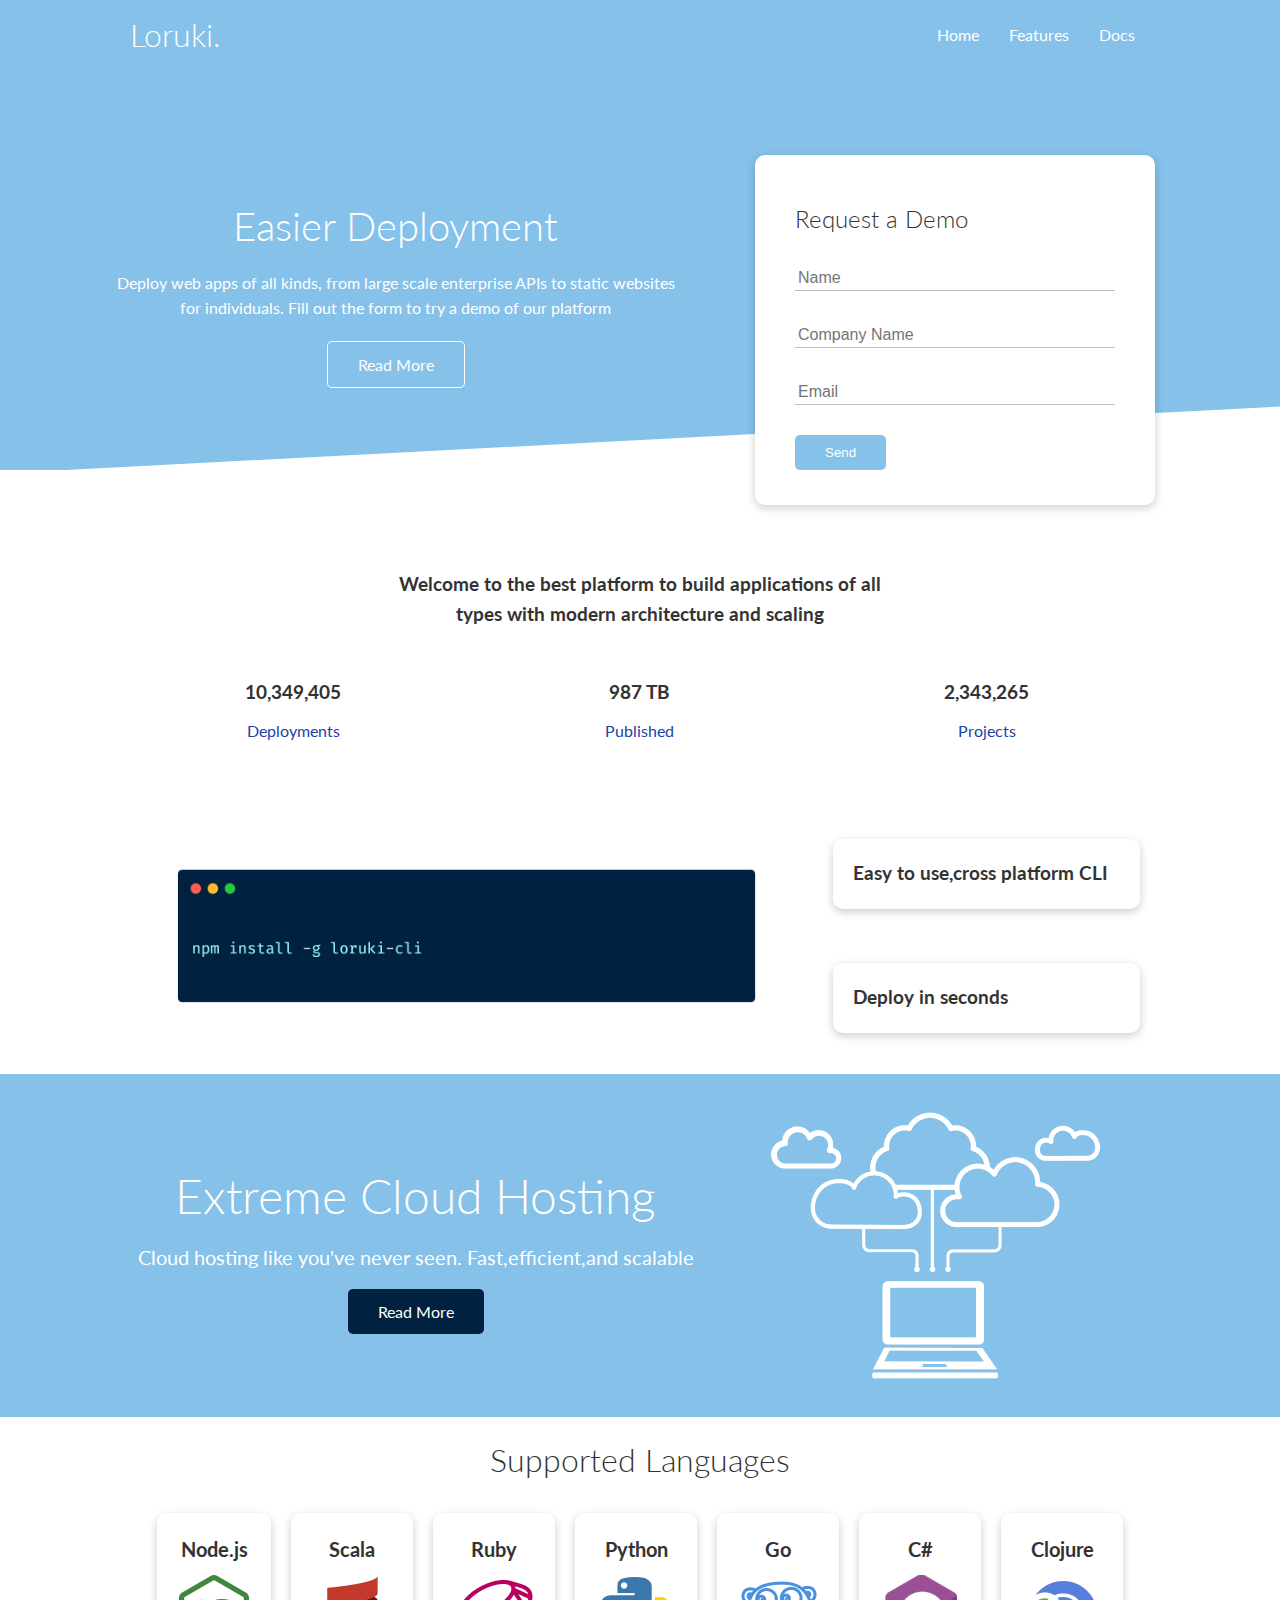
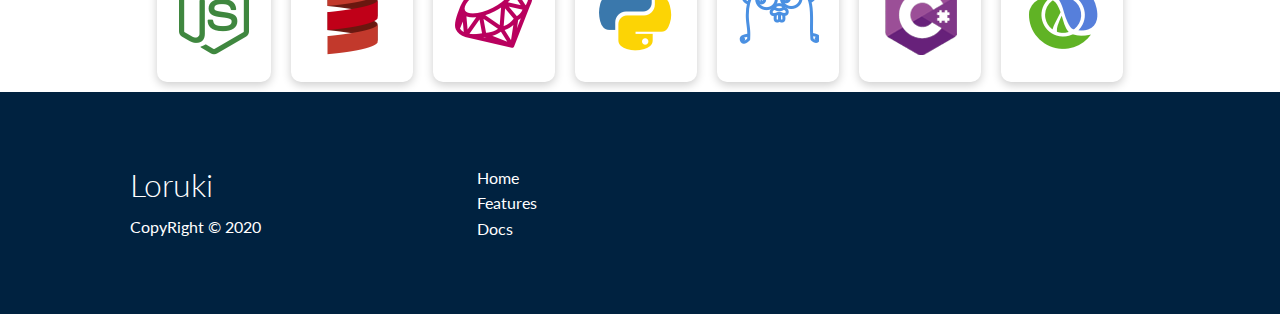
==== index.html @ c842cf5e "all added" ====
<!DOCTYPE html>
<html lang="en">
<head>
    <meta charset="UTF-8">
    <meta http-equiv="X-UA-Compatible" content="IE=edge">
    <meta name="viewport" content="width=device-width, initial-scale=1.0">
    <link rel="stylesheet" href="https://cdnjs.cloudflare.com/ajax/libs/font-awesome/5.15.1/css/all.min.css" integrity="sha512-+4zCK9k+qNFUR5X+cKL9EIR+ZOhtIloNl9GIKS57V1MyNsYpYcUrUeQc9vNfzsWfV28IaLL3i96P9sdNyeRssA==" crossorigin="anonymous" />
    <link rel="stylesheet" href="css/utilities.css">
    <link rel="stylesheet" href="css/style.css">
    <link rel="stylesheet" href="https://cdnjs.cloudflare.com/ajax/libs/font-awesome/6.4.0/css/all.min.css" integrity="sha512-iecdLmaskl7CVkqkXNQ/ZH/XLlvWZOJyj7Yy7tcenmpD1ypASozpmT/E0iPtmFIB46ZmdtAc9eNBvH0H/ZpiBw==" crossorigin="anonymous" referrerpolicy="no-referrer" />
    <title>Loruki | Cloud Hosting for Everyone</title>

   
</head>
<body>
  <!------------------NAV BAR---------------------------------------->  
  <div class="navbar">
    <div class="container flex">
    <h1 class="logo">Loruki.</h1>
    <nav>
    <ul>
    <li><a href="index.html">Home</a></li>
    <li><a href="features.html">Features</a></li>
    <li><a href="docs.html">Docs</a></li>
    </ul> 
    </nav>
    </div>

  </div>
  <!--------------------------------SHOW CASE-------------------------------------->
  <section class="showcase">

    
 <div class="container grid">
  <div class="showcase-text">
    <h1>Easier Deployment</h1>
    <p>Deploy web apps of all kinds, from large scale enterprise APIs to static websites for individuals. Fill out the form to try a demo of our platform</p>
    <a href="features.html" class="btn btn-outline">Read More</a>
  </div>

 <div class="showcase-form card">
  <h2>Request a Demo</h2>
  <form>
  <div class="form-control">
   
      <input type="text" name="name" placeholder="Name" required>
    </div>

    <div class="form-control">
   
      <input type="text" name="company" placeholder="Company Name" required>
    </div>
    <div class="form-control">
   
      <input type="email" name="email" placeholder="Email" required>
       </div>
       <input type="submit" value="Send" class="btn btn-primary">
    </form>
 
 </div>

 </div>
  </section>
  <!-----------------------stats------------------------------------------------->
  <section class="stats"></section>
  <div class="container">
    <h3 class="stats-heading text-center my-1">Welcome to the best platform to build applications of all types with modern architecture and scaling</h3>
    <grid class="grid grid-3 text-center my-4">
      <div>
        <i class="fas fa-server fa-3x"></i>
        <h3>10,349,405</h3>
        <p class="text-secondary">Deployments</p>
    </div>

    
      <div>
        <i class="fas fa-upload fa-3x"></i>

        <h3>987 TB</h3>
        <p class="text-secondary">Published</p>
        </div>

        <div>
          <i class="fas fa-project-diagram fa-3x"></i>
          <h3>2,343,265</h3>
          <p class="text-secondary">Projects</p>
          </div>
  
         
      
      <div></div>
    </grid>

  </div>
<!----------------------CONTAINER----------------------------------------------------------------------------------------->
<section class="cli">
  <div class="container grid">
  <img src="images/cli.png" alt="">
  <div class="card">
    <h3>Easy to use,cross platform CLI</h3>
</div>
    <div class="card">
      <h3>Deploy in seconds</h3>
   
  </div>
</div>

</section>
<!------------------------------CLOUD----------------------------------------->
<section class="cloud bg-primary my-2 py-2">
  <div class="container grid">
    <div class="text-center">
      <h2 class="lg">Extreme Cloud Hosting</h2>
      <p class="lead my-1">Cloud hosting like you've never seen.
        Fast,efficient,and scalable
      </p>
      <a href="features.html" class="btn btn-dark">Read More</a>
      </div>
       <img src="images/cloud.png" alt="">
    
  </div>
</section>

<!------------------------LANGUAGES---------------------------------------------->
<section class="languages">
  <h2 class="md text-center my-2">Supported Languages</h2>
  <div class="container flex">
    <div class="card"><h4>Node.js</h4>
      <img src="images/logos/node.png" alt="">
    </div>

    <div class="card"><h4>Scala</h4>
      <img src="images/logos/scala.png" alt="">
    </div>
    <div class="card"><h4>Ruby</h4>
      <img src="images/logos/ruby.png" alt="">
    </div>
    <div class="card"><h4>Python</h4>
      <img src="images/logos/python.png" alt="">
    </div>
    <div class="card"><h4>Go</h4>
      <img src="images/logos/go.png" alt="">
    </div>
    <div class="card"><h4>C#</h4>
      <img src="images/logos/csharp.png" alt="">
    </div>
    <div class="card"><h4>Clojure</h4>
      <img src="images/logos/clojure.png" alt="">
    </div>
  </div>
</section>
<!----------------------------------FOOTER--------------------->
<footer class="bg-dark py-5">
  <div class="container grid grid-3">
    <div>
      <h1>Loruki</h1>
      <p>CopyRight &copy; 2020</p>
    </div>
    <nav>
      <ul>
        <li><a href="index.html">Home</a></li>
        <li><a href="features.html">Features</a></li>
        <li><a href="docs.html">Docs</a></li>
        </ul> 
    </nav>
   
   <div class="social">
   <a href="#"><i class="fab fa-github fa-2x"></i></a>
   <a href="#"><i class="fab fa-facebook fa-2x"></i></a>
   <a href="#"><i class="fab fa-instagram fa-2x"></i></a>
   <a href="#"><i class="fab fa-twitter fa-2x"></i></a>
  </div>
  </div>
</footer>
</body>
</html>
---- css/utilities.css ----
:root {
  --babyBlue:#85C1E9;
  --navText:white;
  --secondary-color:#1c3fa8;
  --dark-color:#002240;
  --light-color:#f4f4f4;
  --success-color: #5cb85c;
  --error-color: #d9534f; 

}


.container {
  max-width: 1100px;
  margin: 0 auto;
  overflow: auto;
  padding: 0 40px;
}

.card {
  background-color: #fff;
  color: #333;
  border-radius: 10px;
  box-shadow: 0 3px 10px rgba(0, 0, 0, 0.2);
  padding: 20px;
  margin: 10px;
}

.btn {
  display: inline-block;
  padding: 10px 30px;
  cursor: pointer;
  background: var(--babyBlue);
  color: #fff;
  border: none;
  border-radius: 5px;
}

.btn-outline {
  background-color: transparent;
  border: 1px #fff solid;
}

.btn:hover {
  transform: scale(0.98);
}

/* Backgrounds & colored buttons */
.bg-primary,
.btn-primary {
  background-color: var(--babyBlue);
  color: #fff;
}

.bg-secondary,
.btn-secondary {
  background-color: var(--secondary-color);
  color: #fff;
}

.bg-dark,
.btn-dark {
  background-color: var(--dark-color);
  color: #fff;
}

.bg-light,
.btn-light {
  background-color: var(--light-color);
  color: #333;
}

.bg-primary a,
.btn-primary a,
.bg-secondary a,
.btn-secondary a,
.bg-dark a,
.btn-dark a {
  color: #fff;
}

/* Text colors */
.text-primary {
  color: var(--babyBlue);
}

.text-secondary {
  color: var(--secondary-color);
}

.text-dark {
  color: var(--dark-color);
}

.text-light {
  color: var(--light-color);
}

/* Text sizes */
.lead {
  font-size: 20px;
}

.sm {
  font-size: 1rem;
}

.md {
  font-size: 2rem;
}

.lg {
  font-size: 3rem;
}

.xl {
  font-size: 4rem;
}

.text-center {
  text-align: center;
}

/* Alert */
.alert {
  background-color: var(--light-color);
  padding: 10px 20px;
  font-weight: bold;
  margin: 15px 0;
}

.alert i {
  margin-right: 10px;
}

.alert-success {
  background-color: var(--success-color);
  color: #fff;
}

.alert-error {
  background-color: var(--error-color);
  color: #fff;
}

.flex {
  display: flex;
  justify-content: center;
  align-items: center;
  height: 100%;
}

.grid {
  display: grid;
  grid-template-columns: repeat(2, 1fr);
  gap: 20px;
  justify-content: center;
  align-items: center;
  height: 100%;
}

.grid-3 {
  grid-template-columns: repeat(3, 1fr);
}

/* Margin */
.my-1 {
  margin: 1rem 0;
}

.my-2 {
  margin: 1.5rem 0;
}

.my-3 {
  margin: 2rem 0;
}

.my-4 {
  margin: 3rem 0;
}

.my-5 {
  margin: 4rem 0;
}

.m-1 {
  margin: 1rem;
}

.m-2 {
  margin: 1.5rem;
}

.m-3 {
  margin: 2rem;
}

.m-4 {
  margin: 3rem;
}

.m-5 {
  margin: 4rem;
}

/* Padding */
.py-1 {
  padding: 1rem 0;
}

.py-2 {
  padding: 1.5rem 0;
}

.py-3 {
  padding: 2rem 0;
}

.py-4 {
  padding: 3rem 0;
}

.py-5 {
  padding: 4rem 0;
}

.p-1 {
  padding: 1rem;
}

.p-2 {
  padding: 1.5rem;
}

.p-3 {
  padding: 2rem;
}

.p-4 {
  padding: 3rem;
}

.p-5 {
  padding: 4rem;
}
---- css/style.css ----
@import url('https://fonts.googleapis.com/css2?family=Climate+Crisis&family=Lato:wght@300&family=Schibsted+Grotesk:ital@0;1&display=swap');

 *{
    box-sizing: border-box;
    margin:0;
    padding:0;
 }
 :root {
    --babyBlue:#85C1E9;
    --navText:white;
  }
 body {
    font-family:'Lato', sans-serif;
    color:#333;
    line-height: 1.6;
 }
 ul {
    list-style-type: none;
 }
 a {
    text-decoration: none;
    color:#333;
 }
  h1,h2 {
    font-weight:300;
    line-height: 1.2;
    margin: 10px 0; /*top bottom:10px , left right: 0*/
  }

  p {
    margin:10px 0;
  }
   img {
    width:100% /* 100% of their container*/
   }
   code,pre {
      background: #333;
      color:#fff;
      padding:10px;
   }
   
   /*NavBar*/
   .navbar {
      background-color:var(--babyBlue);
      color:var(--navText);
      height:70px;
     }

   .navbar .flex{   
   justify-content:space-between;
}

.navbar ul {
    display:flex;
}
.navbar a {
    color:var(--navText);
    margin: 0 5px;
    padding:10px;
}
.navbar a:hover {
    border-bottom:2px solid white;
}
/*SHOWCASE*/
.showcase {
   height:400px;
   background-color:var(--babyBlue);
   color:#fff;
   position:relative;
}
.showcase h1 {
   font-size:40px;
}
.showcase p {
   margin: 20px 0;
}
.showcase .grid {
   grid-template-columns: 55% 45%;
   gap:30px;
   overflow:visible;
}
.showcase-text {
   text-align:center;
   margin-top:40px;
   animation:slideInFromTop 1s ease-in;
}
.showcase-form {
   position:relative;
   top:60px;
   height:350px;
   width:400px;
   padding:40px;
   z-index:100%;
   justify-self: flex-end;
   animation:slideInFromBottom 1s ease-in;

}
.showcase-form .form-control {
   margin:30px 0;
}

.showcase-form input[type='text'] ,
.showcase-form input[type='email']
{
border:0;
border-bottom:1px solid #b4becb;
width:100%;
padding:3px;
font-size:16px;
}
.showcase-form input:focus{
   outline:none;
}
.showcase::before

 {
   content:'';
   position:absolute;
   height:100px;
   bottom:-70px;
   right:0;
   left:0;
   background: #fff;
   transform:skewY(-3deg);

   -webkit-transform:skewY(-3deg);
  -moz-transform: skewY(-3deg);
  -ms-transform:skewY(-3deg);
   
}
.stats {
   padding-top:100px;
  }


.stats-heading {
   margin:auto;
   max-width:500px;
}

.stats .grid h3 {
font-size:35px;
}

.stats .grid p{
font-size: 20px;
font-weight:bold;
}
/*CLI*/
.cli .grid {
   grid-template-columns: repeat(3,1fr);
   grid-template-rows: repeat(2,1fr);
}

.cli .grid > *:first-child {
grid-column: 1/span 2; /*start with 1 and span 2*/
grid-row: 1/span 2;
}

/*CLOUD*/
.cloud .grid {
   grid-template-columns:4fr 3fr;
}


/*LANGUAGES*/
.languages .flex {
   flex-wrap: wrap;
}

.languages .card {
   text-align: center;
   margin:18px 10px 40 px;
   transition:transform 0.2s ease-in;
}

.languages .card h4 {
   font-size: 20px;
   margin-bottom: 10px;
}
.languages .card:hover {
   transform:translateY(-15px);
}
/*FEATURES*/
.features-head img, .docs-head img{
   width:200px;
   justify-self:flex-end;
}
.features-sub-head img {
   width:300px;
   justify-self:flex-end;
}
.features-main .card > i {
   margin-right:20px;

}
.features-main .grid {
   padding:30px;
}
.features-main .grid>*:first-child {
  grid-column: 1/span 3;
}
.features-main .grid>*:nth-child(2) {
   grid-column:1/span 2 ;
}
/*DOCS-MAIN*/
.docs-main h3 {
   margin:20px 0;
}
.docs-main .grid{
   grid-template-columns: 1fr 2fr;
   align-items:flex-start;
}
.docs-main nav li {
   font-size:17px;
   padding-bottom:5px;
   margin-bottom:5px;
   border-bottom:1px #ccc solid;
}
.docs-main nav li a:hover {
   font-weight:bold;
}

/*FOOTER*/
footer .social a{
   margin: 0 10px;
}
/*Animations*/
@keyframes slideInFromLeft {
   0% {
      transform:translateX(-100%);
   }
   100% {
      transform:translateX(0);
   }

}
@keyframes slideInFromRight {
   0% {
      transform:translateX(100%);
   }
   100% {
      transform:translateX(0);
   }

}
@keyframes slideInFromTop {
   0% {
      transform:translateX(-100%);
   }
   100% {
      transform:translateX(0);
   }

}
@keyframes slideInFromBottom {
   0% {
      transform:translateX(100%);
   }
   100% {
      transform:translateX(0);
   }

}

/*Tablets & under*/
@media(max-width:768px) {
.grid,
 .showcase .grid,
 .stats .grid,
 .cli .grid, 
 .cloud .grid,.features-main .grid,.docs-main .grid{
   grid-template-columns: 1fr;
   grid-template-rows: 1fr;
 }
 .showcase {
   height:auto;
 }
 .showcase-text{
   text-align: center;
   margin-top:40px;
 }
 .showcase-form{
   justify-self: auto;
   margin:auto;
 }
 
.cli .grid > *:first-child {
   grid-column: 1;
   grid-row: 1;
   }
   .features-head,.features-sub-head,.docs-head {
      text-align: center;
   }
   .features-head img,.features-sub-head img,.docs-head img{
      justify-self: center;
   }
   .features-main .grid>*:first-child,.features-main .grid>*:nth-child(2) {
      grid-column:1;
   }
}
/*Mobiles*/ 
@media(max-width:400px) {
   .navbar{
      height:110px;
   }
   .navbar .flex {
      flex-direction:column;
   }
   .navbar ul {
      padding:10px;
      background-color:rgba(0,0,0,0.1);
   }
}
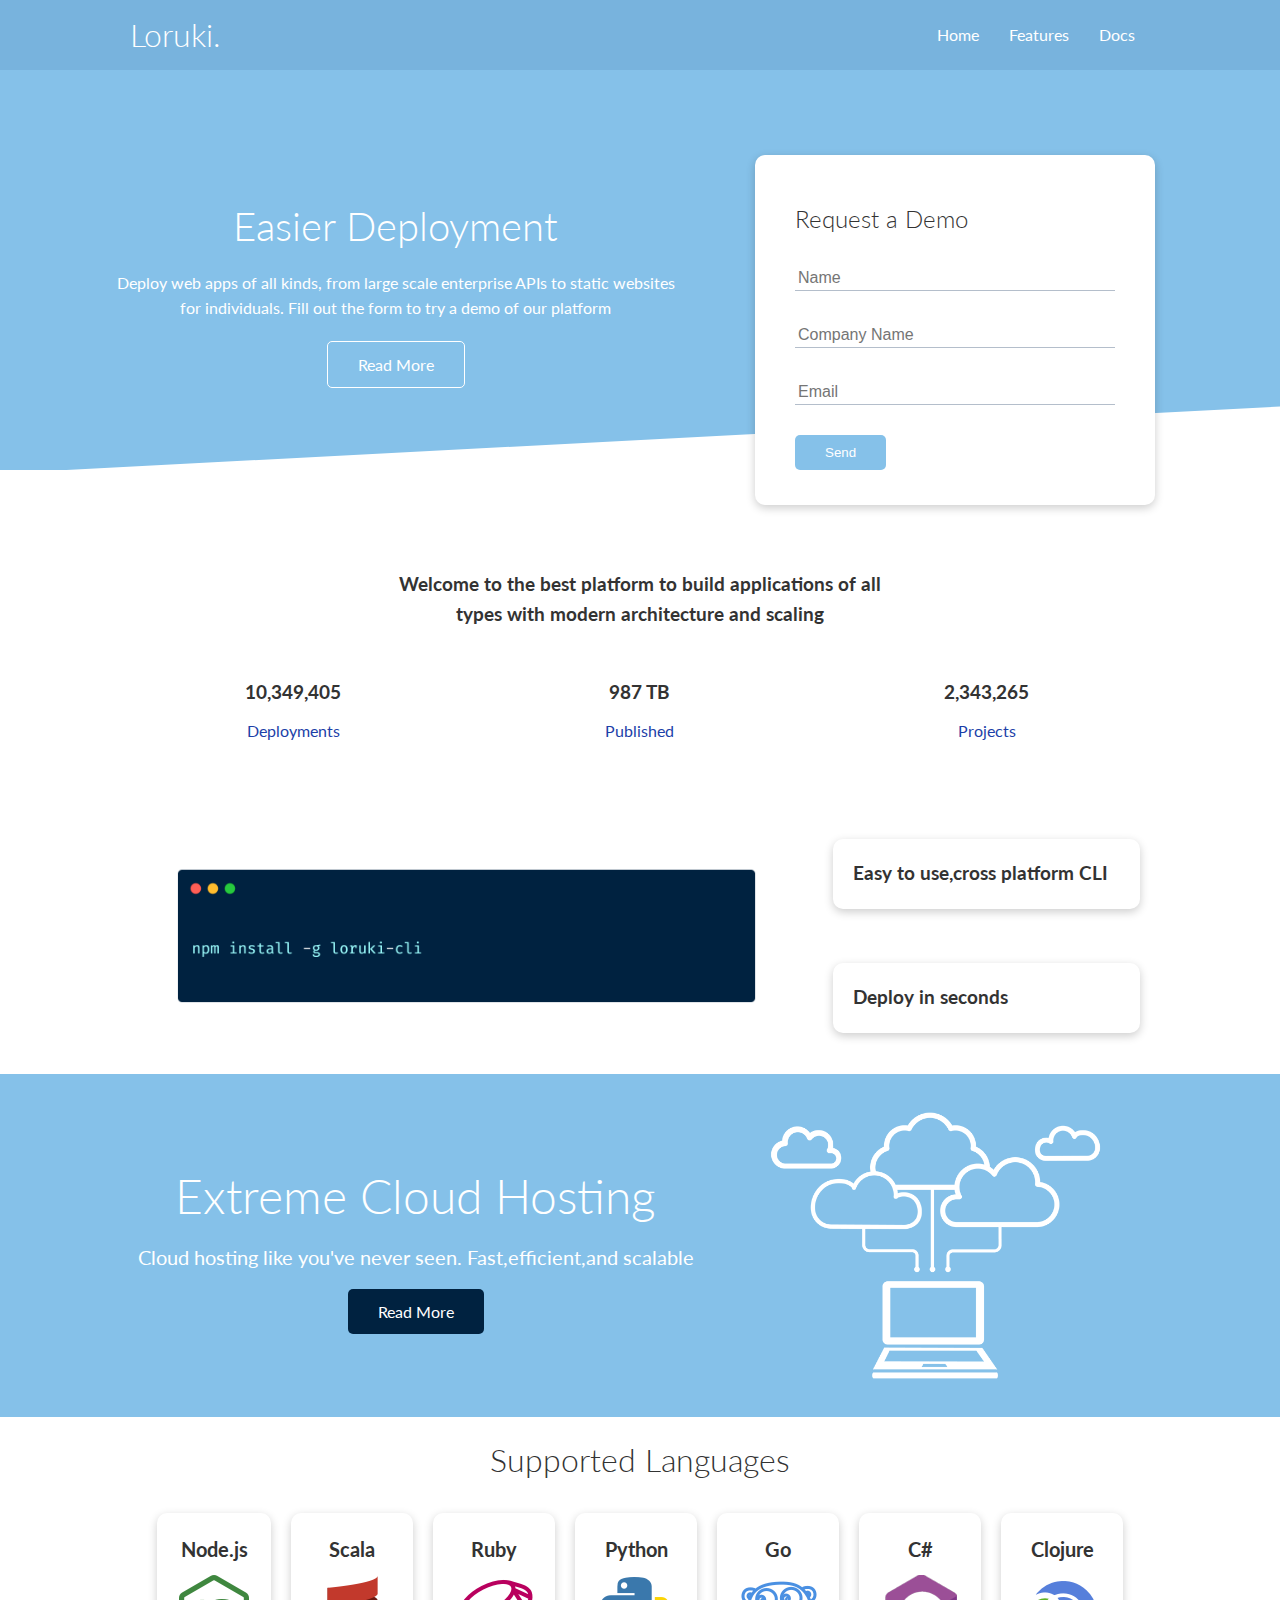
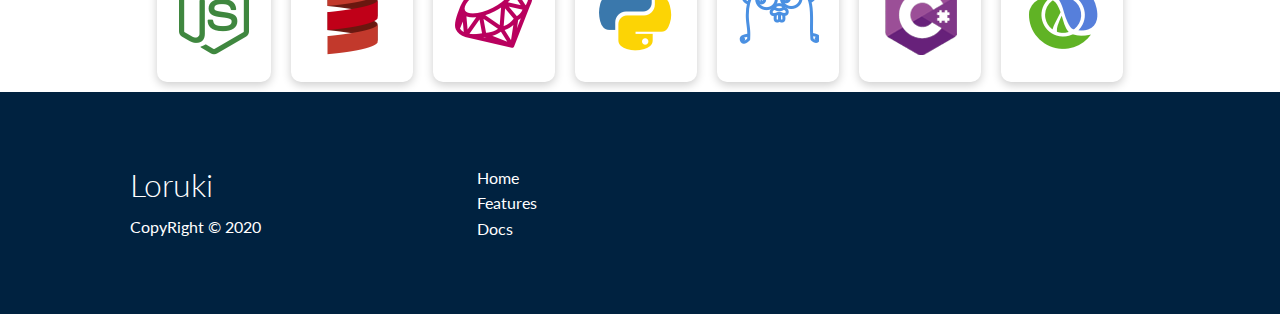
==== commit 3f42aa40: "changed navbar background" ====
--- a/index.html
+++ b/index.html
@@ -14,7 +14,7 @@
 </head>
 <body>
   <!------------------NAV BAR---------------------------------------->  
-  <div class="navbar">
+  <div class="navbar" style="background-color:#78b3dd;">
     <div class="container flex">
     <h1 class="logo">Loruki.</h1>
     <nav>
